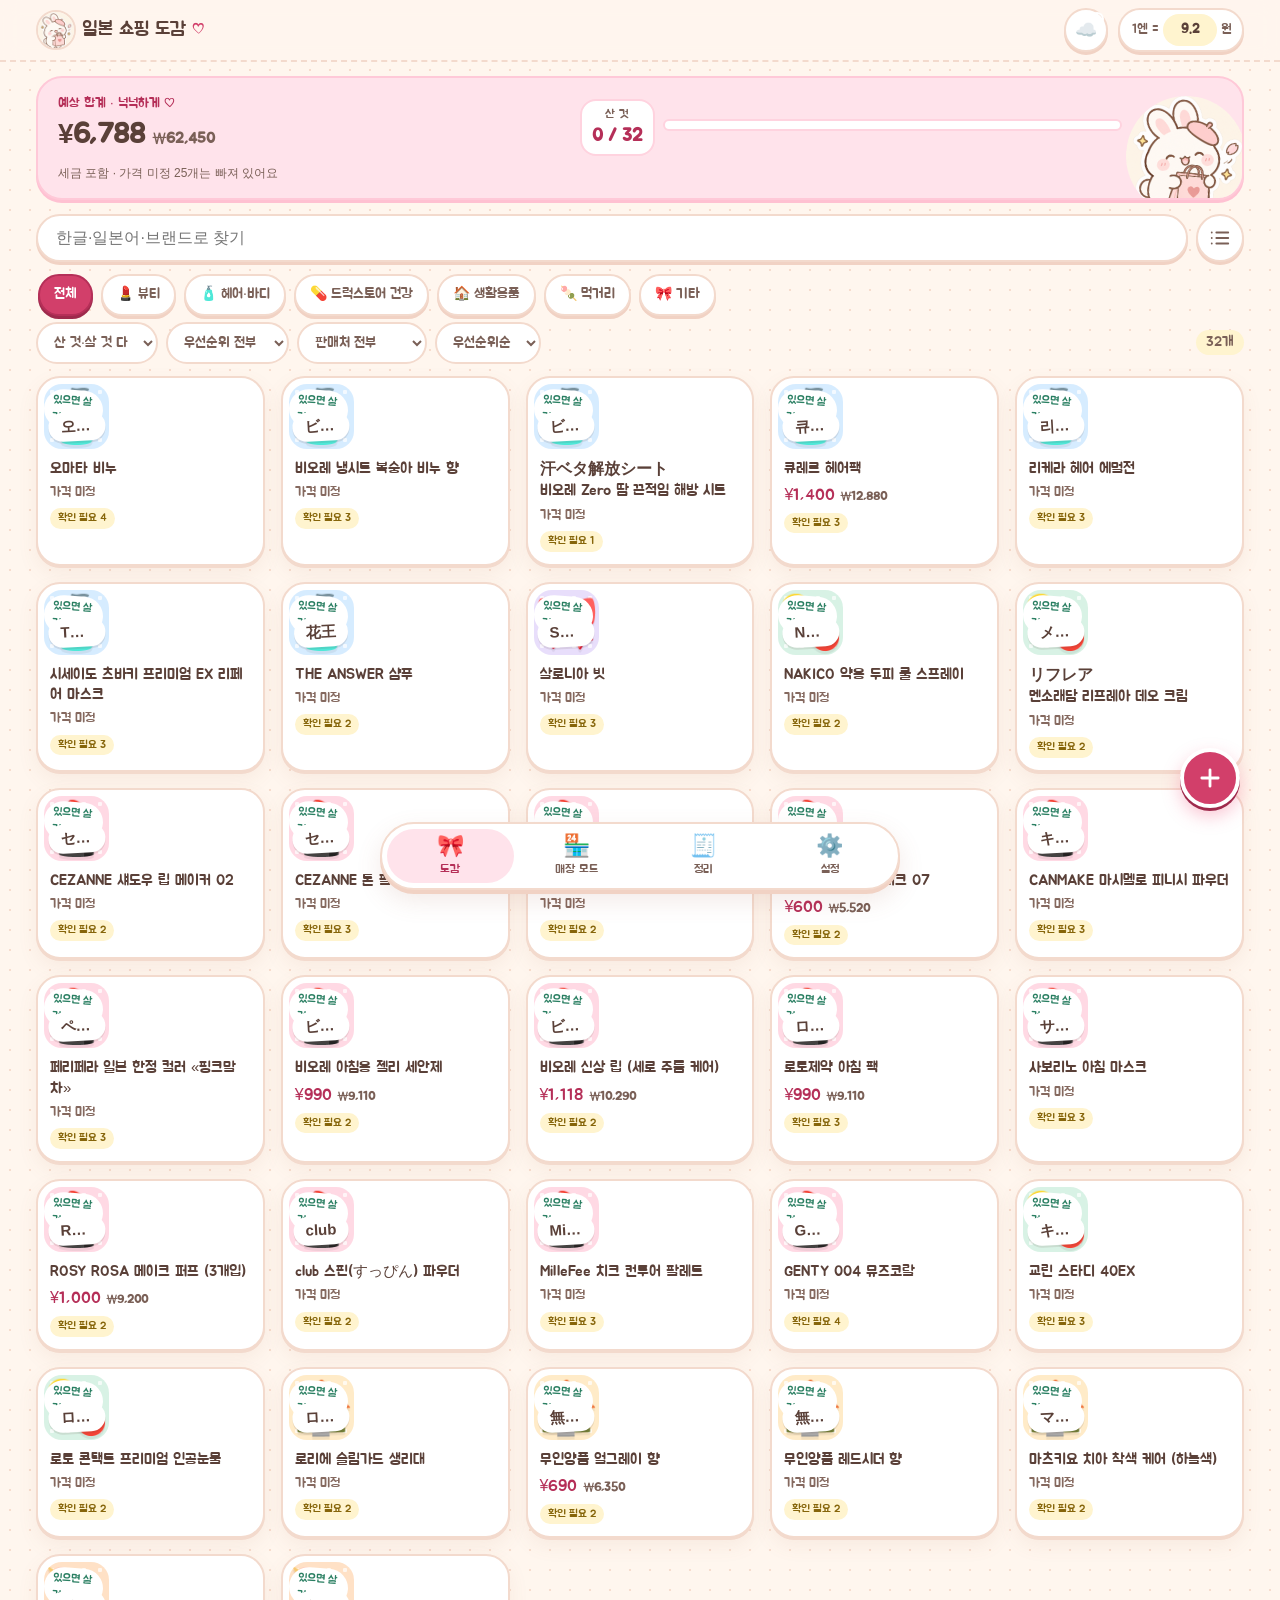
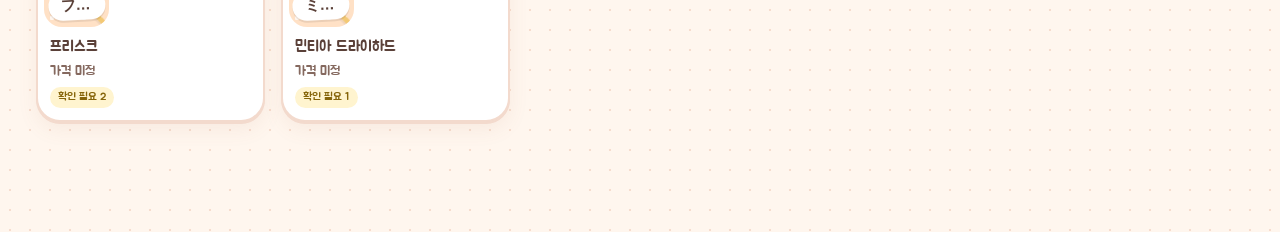
==== index.html @ 1e0fd486 "일본 쇼핑 도감 첫 버전: 사진 도감·매장 모드·오프라인 PWA·구글 시트 동기화 Co-Authored-By: Claude Opus 5.5 <noreply@anthropic.com" ====
<!doctype html>
<html lang="ko">
<head>
<meta charset="utf-8">
<meta name="viewport" content="width=device-width, initial-scale=1, viewport-fit=cover">
<meta name="theme-color" content="#FFF6EE">
<meta name="apple-mobile-web-app-capable" content="yes">
<meta name="apple-mobile-web-app-title" content="쇼핑도감">
<meta name="apple-mobile-web-app-status-bar-style" content="default">
<title>일본 쇼핑 도감</title>
<link rel="manifest" href="manifest.webmanifest">
<link rel="icon" href="icons/icon-192.png">
<link rel="apple-touch-icon" href="icons/icon-180.png">
<link rel="stylesheet" href="css/app.css">
</head>
<body>
<header class="top"><div class="top-in">
  <div class="logo"><img src="images/mascot-320.png" alt="">일본 쇼핑 도감<small>♡</small></div>
  <span class="net" id="net" hidden>오프라인</span>
  <button class="sync" id="syncBtn" data-state="" aria-label="구글 시트와 동기화">☁️</button>
  <label class="rate" title="최근 1년 평균 9.20원이 기본값">1엔 = <input id="rate" inputmode="decimal" aria-label="환율 1엔당 원">원</label>
</div></header>

<main class="wrap" id="main"></main>

<button class="fab" id="fab" aria-label="상품 추가"><svg viewBox="0 0 24 24" fill="none" stroke="currentColor" stroke-width="2.4" stroke-linecap="round"><path d="M12 5v14M5 12h14"/></svg></button>
<nav class="tabs"><div class="tabs-in">
  <button class="tab" data-tab="list"><span class="ti" aria-hidden="true">🎀</span>도감</button>
  <button class="tab" data-tab="store"><span class="ti" aria-hidden="true">🏪</span>매장 모드</button>
  <button class="tab" data-tab="report"><span class="ti" aria-hidden="true">🧾</span>정리</button>
  <button class="tab" data-tab="set"><span class="ti" aria-hidden="true">⚙️</span>설정</button>
</div></nav>

<div class="scrim" id="scrim"></div>
<section class="sheet" id="sheet" role="dialog" aria-modal="true" aria-label="상품 정보"></section>
<div class="show" id="show" role="dialog" aria-label="직원에게 보여 주기"></div>
<div class="zoom" id="zoom" role="dialog" aria-label="사진 크게 보기"></div>
<div class="toast" id="toast" role="status" aria-live="polite"><span id="toastMsg"></span><button id="toastUndo">되돌리기</button></div>

<script type="module" src="js/app.js"></script>
</body>
</html>
---- css/app.css ----
@font-face{font-family:"Jua";src:url("../fonts/Jua-Regular.ttf") format("truetype");font-display:swap}
:root{
  --paper:#FFF6EE; --dot:#F7DCCD; --card:#FFFFFF; --ink:#5A4038; --sub:#7A6057; --faint:#85695F; --line:#F3DACD;
  --pink:#D23F6A; --pink-deep:#B52F58; --pink-soft:#FFE3EB; --mint:#2A7F62; --mint-soft:#DDF4EA; --butter:#FFE08A; --butter-soft:#FFF4CF; --lav:#CDB8F2;
  --pop:0 3px 0 #F1D2C4; --pop-pink:0 3px 0 #9E2A4C;
  --shadow:0 2px 0 #F3DACD,0 8px 20px rgba(160,100,80,.08);
  --r:24px;
  --cute:"Jua","Apple SD Gothic Neo","Malgun Gothic",sans-serif;
  --kr:"Apple SD Gothic Neo","Malgun Gothic","Noto Sans KR",-apple-system,sans-serif;
  --jp:"Hiragino Maru Gothic ProN","Hiragino Maru Gothic Pro","Hiragino Sans","Yu Gothic","Meiryo","Noto Sans JP",sans-serif;
  --c-뷰티:#FFD9E4; --c-헤어바디:#D6ECFF; --c-드럭스토어건강:#D8F2E5; --c-생활용품:#FFEBC8; --c-먹거리:#FFE1C6; --c-기타:#E8DEFB;
}
*{box-sizing:border-box;-webkit-tap-highlight-color:transparent}
html,body{margin:0;color:var(--ink);font-family:var(--kr);font-size:16px;line-height:1.5}
body{background:var(--paper) radial-gradient(var(--dot) 1.3px,transparent 1.5px) 0 0/20px 20px}
button,input,select{font:inherit;color:inherit}
button{cursor:pointer}
button:active{transform:translateY(2px)}
.jp{font-family:var(--jp)}
.wrap{max-width:1240px;margin:0 auto;padding:0 16px calc(110px + env(safe-area-inset-bottom))}

/* 머리 */
header.top{position:sticky;top:0;z-index:20;background:rgba(255,246,238,.9);backdrop-filter:blur(10px);border-bottom:2px dashed var(--line)}
.top-in{max-width:1240px;margin:0 auto;padding:8px 16px;display:flex;align-items:center;gap:10px}
.logo{display:flex;align-items:center;gap:6px;font-weight:900;font-size:19px;letter-spacing:-.02em;white-space:nowrap}
.logo img{width:40px;height:40px;border-radius:50%;object-fit:cover;background:#fff;border:2px solid var(--line)}
.logo small{color:var(--pink);font-size:15px}
.rate{margin-left:auto;display:flex;align-items:center;gap:4px;background:var(--card);border:2px solid var(--line);border-radius:999px;padding:3px 10px 3px 12px;font-size:13px;color:var(--sub);min-height:44px;box-shadow:var(--pop);font-weight:700}
.rate input{width:54px;border:0;background:var(--butter-soft);border-radius:999px;padding:6px 8px;text-align:center;font-weight:900;color:var(--ink)}

/* 요약 */
.summary{position:relative;margin:14px 0 6px;background:var(--pink-soft);border:2px solid #FFC9D8;border-radius:26px;padding:14px 16px 12px;display:grid;gap:8px;box-shadow:0 3px 0 #FFC1D2;overflow:hidden}
.summary .mascot{position:absolute;right:-4px;top:-4px;width:74px;height:74px;object-fit:cover;border-radius:50%;opacity:.95;transform:rotate(8deg)}
.sum-top{display:flex;align-items:flex-end;justify-content:space-between;gap:10px;padding-right:58px}
.sum-label{font-size:13px;color:var(--pink-deep);font-weight:800}
.sum-big{display:flex;align-items:baseline;gap:8px;flex-wrap:wrap}
.sum-big .yen{font-size:28px;font-weight:900;letter-spacing:-.02em;color:var(--ink)}
.sum-big .won{font-size:15px;color:var(--sub);font-weight:700}
.sum-done{font-size:12px;color:var(--sub);font-weight:700;white-space:nowrap;background:#fff;border-radius:16px;padding:4px 10px;text-align:center;border:2px solid #FFD3DF}
.sum-done b{display:block;font-size:18px;color:var(--pink-deep)}
.bar{height:12px;background:#fff;border-radius:99px;overflow:hidden;border:2px solid #FFD3DF}
.bar i{display:block;height:100%;border-radius:99px;transition:width .4s;background:repeating-linear-gradient(-45deg,var(--pink) 0 8px,#FF9DB8 8px 16px)}
.note{font-size:12px;color:var(--sub)}

/* 검색·필터 */
.tools{padding:8px 0 4px}
.search{display:flex;gap:8px}
.search input{flex:1;min-height:48px;border:2px solid var(--line);background:var(--card);border-radius:999px;padding:0 18px;font-size:16px;box-shadow:var(--pop)}
.search input:focus{outline:none;border-color:var(--pink)}
.iconbtn{min-width:48px;min-height:48px;border:2px solid var(--line);background:var(--card);border-radius:50%;display:grid;place-items:center;box-shadow:var(--pop);color:var(--sub)}
.chips{display:flex;gap:8px;overflow-x:auto;padding:12px 2px 6px;scrollbar-width:none}
.chips::-webkit-scrollbar{display:none}
.chip{flex:none;min-height:42px;padding:0 14px;border-radius:999px;border:2px solid var(--line);background:var(--card);font-size:14px;font-weight:700;white-space:nowrap;box-shadow:var(--pop);color:var(--sub)}
.chip[aria-pressed=true]{background:var(--pink);color:#fff;border-color:var(--pink-deep);box-shadow:var(--pop-pink)}
.subtools{display:flex;gap:8px;align-items:center;flex-wrap:wrap;font-size:14px;color:var(--sub);font-weight:700}
.subtools select{min-height:42px;border:2px solid var(--line);border-radius:999px;background:var(--card);padding:0 12px;font-weight:700;color:var(--sub)}
.toggle{display:flex;align-items:center;gap:6px;min-height:42px;padding:0 14px;border:2px solid var(--line);border-radius:999px;background:var(--card)}
.toggle input{accent-color:var(--pink);width:18px;height:18px}
.count{margin-left:auto;background:var(--butter-soft);border-radius:999px;padding:2px 10px}

/* 격자 */
.grid{display:grid;grid-template-columns:repeat(2,1fr);gap:14px;margin-top:8px}
.card{background:var(--card);border-radius:var(--r);box-shadow:var(--shadow);overflow:hidden;position:relative;border:2px solid var(--line);padding:6px;text-align:left;display:flex;flex-direction:column;transition:transform .15s}
.card:hover{transform:rotate(-.6deg) translateY(-2px)}
.ph{aspect-ratio:1/1;display:grid;place-items:center;position:relative;overflow:hidden;border-radius:18px;background-image:radial-gradient(rgba(255,255,255,.7) 2px,transparent 2.5px);background-size:16px 16px}
.ph .emo{font-size:clamp(34px,10vw,52px);line-height:1;filter:drop-shadow(0 3px 0 rgba(0,0,0,.06))}
.ph .brand{position:absolute;left:50%;bottom:12%;transform:translateX(-50%) rotate(-3deg);font-family:var(--jp);font-weight:800;font-size:clamp(12px,3.4vw,15px);color:var(--ink);background:#fff;border-radius:999px;padding:3px 12px;white-space:nowrap;max-width:88%;overflow:hidden;text-overflow:ellipsis;box-shadow:0 2px 0 rgba(90,64,56,.12)}
.ph .cat{display:none}
.ph .prio{position:absolute;right:6px;top:6px;border-radius:999px;font-size:11px;padding:3px 9px;font-weight:800;transform:rotate(4deg)}
.prio.must{background:var(--pink);color:#fff}.prio.maybe{background:#fff;color:var(--mint)}.prio.price{background:var(--butter);color:#6E5400}
.card .body{padding:10px 6px 6px;display:grid;gap:2px}
.card .jpname{font-family:var(--jp);font-weight:800;font-size:15px;line-height:1.3}
.card .krname{font-size:15px;font-weight:700;line-height:1.35;display:-webkit-box;-webkit-line-clamp:2;-webkit-box-orient:vertical;overflow:hidden}
.card .price{font-weight:900;font-size:16px;margin-top:2px;color:var(--pink-deep)}
.card .price small{font-weight:700;color:var(--sub);font-size:12px}
.card .price.none{color:var(--faint);font-weight:700;font-size:13px}
.card.bought .ph{background-color:#F1E9E5}
.card.bought .ph > :not(.done-stamp){filter:saturate(.2);opacity:.45}
.card.bought .body{opacity:.55}
.done-stamp{position:absolute;inset:0;display:grid;place-items:center;pointer-events:none}
.done-stamp span{border:3px dashed var(--pink-deep);color:var(--pink-deep);border-radius:50%;width:86px;height:86px;display:grid;place-items:center;font-family:var(--jp);font-weight:900;font-size:17px;line-height:1.1;text-align:center;transform:rotate(-12deg);background:rgba(255,255,255,.9);box-shadow:0 0 0 4px rgba(255,255,255,.9)}
.need{display:inline-block;font-size:11px;font-weight:800;color:#86650A;background:var(--butter-soft);border-radius:999px;padding:2px 8px;margin-top:4px;justify-self:start}

/* 목록 보기 */
.grid.list{grid-template-columns:1fr}
.grid.list .card{flex-direction:row;align-items:stretch;gap:6px}
.grid.list .ph{width:96px;flex:none}
.grid.list .ph .brand,.grid.list .ph .prio{display:none}
.grid.list .done-stamp span{width:58px;height:58px;font-size:12px}

/* 아래 탭 */
nav.tabs{position:fixed;left:12px;right:12px;bottom:calc(10px + env(safe-area-inset-bottom));z-index:30}
.tabs-in{max-width:520px;margin:0 auto;display:grid;grid-template-columns:repeat(4,1fr);background:#fff;border:2px solid var(--line);border-radius:999px;padding:5px;box-shadow:0 4px 0 #F1D2C4,0 10px 26px rgba(160,100,80,.14)}
.tab{border:0;background:none;min-height:54px;border-radius:999px;display:grid;place-items:center;font-size:12px;font-weight:700;color:var(--sub);padding:4px 0}
.tab .ti{font-size:22px;line-height:1}
.tab[aria-current=true]{background:var(--pink-soft);color:var(--pink-deep)}
.fab{position:fixed;right:max(18px,calc(50% - 600px));bottom:calc(92px + env(safe-area-inset-bottom));z-index:31;width:60px;height:60px;border-radius:50%;border:4px solid #fff;background:var(--pink);color:#fff;box-shadow:var(--pop-pink),0 8px 18px rgba(240,87,127,.35);display:grid;place-items:center}
.fab svg{width:28px;height:28px}

/* 시트 */
.scrim{position:fixed;inset:0;background:rgba(90,64,56,.35);z-index:40;opacity:0;pointer-events:none;transition:opacity .2s}
.scrim.on{opacity:1;pointer-events:auto}
.sheet{position:fixed;left:0;right:0;bottom:0;z-index:41;background:var(--paper);border-radius:28px 28px 0 0;max-height:92vh;overflow:auto;transform:translateY(105%);transition:transform .3s cubic-bezier(.2,.9,.25,1.05);padding-bottom:calc(20px + env(safe-area-inset-bottom));border-top:3px solid #fff}
.sheet.on{transform:none}
.grab{width:48px;height:6px;border-radius:9px;background:#F1CDBE;margin:8px auto 4px}
.sheet-close{position:absolute;right:12px;top:12px;width:44px;height:44px;border-radius:50%;border:2px solid var(--line);background:#fff;font-size:22px;z-index:2;color:var(--sub);box-shadow:var(--pop)}
.slider{display:flex;overflow-x:auto;scroll-snap-type:x mandatory;scrollbar-width:none;padding:6px 14px 0;gap:10px}
.slider::-webkit-scrollbar{display:none}
.slide{flex:none;width:100%;scroll-snap-align:center;aspect-ratio:4/3;display:grid;place-items:center;position:relative;border-radius:24px;background-image:radial-gradient(rgba(255,255,255,.7) 2.5px,transparent 3px);background-size:20px 20px}
.slide .lbl{position:absolute;left:12px;bottom:12px;background:#fff;color:var(--sub);font-size:12px;font-weight:700;border-radius:999px;padding:3px 10px}
.dots{display:flex;justify-content:center;gap:6px;padding:10px}
.dots i{width:8px;height:8px;border-radius:50%;background:#F1CDBE}.dots i.on{background:var(--pink);width:20px;border-radius:9px}
.d-body{padding:2px 16px 8px;display:grid;gap:14px}
.d-jp{background:var(--card);border-radius:var(--r);padding:16px;box-shadow:var(--shadow);border:2px solid var(--line)}
.d-jp .big{font-family:var(--jp);font-size:28px;font-weight:800;line-height:1.25}
.d-jp .big.empty{font-size:16px;color:var(--faint);font-weight:700}
.d-jp .brandjp{font-family:var(--jp);font-size:18px;color:var(--sub);font-weight:700}
.d-jp .kr{font-size:17px;margin-top:4px;font-weight:800}
.btn{min-height:50px;border-radius:999px;border:2px solid var(--line);background:var(--card);padding:0 18px;font-weight:800;display:inline-flex;align-items:center;justify-content:center;gap:6px;box-shadow:var(--pop)}
.btn.primary{background:var(--pink);border-color:var(--pink-deep);color:#fff;box-shadow:var(--pop-pink)}
.btn.dark{background:var(--mint);border-color:#236B53;color:#fff;box-shadow:0 3px 0 #1D5A46}
.btn.block{width:100%}
.prices{display:grid;grid-template-columns:1fr 1fr;gap:10px}
.pbox{background:var(--card);border-radius:20px;padding:12px 14px;border:2px solid var(--line)}
.pbox .k{font-size:12px;color:var(--sub);font-weight:700}.pbox .v{font-size:20px;font-weight:900}
.pbox:first-child{background:var(--pink-soft);border-color:#FFCCDA}
.pbox.gain{grid-column:1/-1;background:var(--mint-soft);border-color:#BFE8D7}
.pbox.gain .v{color:var(--mint)}
.sec h3{font-size:14px;color:var(--pink-deep);margin:0 0 6px;font-weight:900}
.sec h3::before{content:"♡ "}
.sec p{margin:0}
.tags{display:flex;gap:6px;flex-wrap:wrap}
.tag{background:var(--card);border:2px solid var(--line);border-radius:999px;padding:3px 12px;font-size:14px;font-weight:700}
.tag.warn{background:var(--butter-soft);border-color:#F5E1A0;color:#8A6A00}
.src{font-size:14px;color:var(--sub);word-break:break-all}
.src a{color:var(--ink)}
.sticky-act{position:sticky;bottom:0;background:linear-gradient(transparent,var(--paper) 35%);padding:16px 16px 0;display:flex;gap:8px}

/* 구매 입력 */
.form{padding:8px 16px;display:grid;gap:12px}
.form h2{margin:4px 50px 0 0;font-size:20px;font-weight:900}
.field{display:grid;gap:4px;font-size:14px;color:var(--sub);font-weight:700}
.field input,.field select{min-height:50px;border:2px solid var(--line);border-radius:18px;background:var(--card);padding:0 14px;font-size:17px;color:var(--ink);font-weight:700}
.row2{display:grid;grid-template-columns:1fr 1fr;gap:10px}
.stepper{display:flex;align-items:center;border:2px solid var(--line);border-radius:18px;background:var(--card);min-height:50px}
.stepper button{width:48px;height:48px;border:0;background:none;font-size:22px;color:var(--pink-deep);font-weight:900}
.stepper output{flex:1;text-align:center;font-size:18px;font-weight:900;color:var(--ink)}

/* 직원에게 보여주기 */
.show{position:fixed;inset:0;z-index:60;background:#fff;display:none;flex-direction:column;align-items:center;justify-content:center;padding:24px;text-align:center;gap:18px}
.show.on{display:flex}
.show .q{font-family:var(--jp);font-size:22px;color:var(--sub);background:var(--pink-soft);border-radius:999px;padding:6px 18px}
.show .name{font-family:var(--jp);font-size:clamp(34px,9vw,64px);font-weight:900;line-height:1.2;color:#2E2420}
.show .brand{font-family:var(--jp);font-size:24px}
.show .hint{font-size:14px;color:var(--faint)}

/* 토스트 */
.toast{position:fixed;left:50%;bottom:calc(170px + env(safe-area-inset-bottom));transform:translate(-50%,20px);background:var(--ink);color:#fff;border-radius:999px;padding:6px 6px 6px 18px;display:flex;align-items:center;gap:12px;z-index:70;opacity:0;pointer-events:none;transition:.2s;font-size:15px;font-weight:700;max-width:calc(100% - 32px);width:max-content}
.toast.on{opacity:1;transform:translate(-50%,0);pointer-events:auto}
.toast span{overflow:hidden;text-overflow:ellipsis;white-space:nowrap}
.toast button{flex:none;white-space:nowrap;min-height:40px;border:0;border-radius:999px;background:var(--pink);color:#fff;padding:0 14px;font-weight:800}

/* 매장 모드 */
.store-head{margin:14px 0 4px;display:flex;align-items:center;gap:10px}
.store-head img{width:56px;height:56px;border-radius:50%;object-fit:cover;border:2px solid var(--line);background:#fff}
.store-head h2{margin:0;font-size:22px;font-weight:900}
.store-head p{margin:0;color:var(--sub);font-size:14px}
.big-list{display:grid;gap:14px;margin-top:10px}
.bigcard{display:grid;grid-template-columns:128px 1fr;background:var(--card);border-radius:var(--r);box-shadow:var(--shadow);border:2px solid var(--line);overflow:hidden;min-height:132px;padding:6px;gap:4px}
.bigcard .ph{aspect-ratio:auto}
.bigcard .ph .brand{font-size:13px}
.bigcard .ph .prio{display:none}
.bigcard .info{padding:6px 8px;display:flex;flex-direction:column;gap:2px}
.bigcard .jpname{font-family:var(--jp);font-size:20px;font-weight:800;line-height:1.25}
.bigcard .act{margin-top:auto;display:flex;gap:8px;align-items:center;justify-content:space-between}
.bigcard .act > span{white-space:nowrap;font-size:15px;font-weight:900;color:var(--pink-deep)}
.check{min-height:48px;min-width:112px;border-radius:999px;border:2px solid var(--pink-deep);background:#fff;color:var(--pink-deep);font-weight:900;box-shadow:var(--pop-pink)}
.bigcard.bought{opacity:.6}
.bigcard.bought .check{background:var(--pink);color:#fff}
.empty-msg{padding:40px 16px;text-align:center;color:var(--sub);font-weight:700}

/* 정리 */
.report{display:grid;gap:14px;margin-top:14px}
.rcard{background:var(--card);border-radius:var(--r);box-shadow:var(--shadow);border:2px solid var(--line);padding:16px}
.rcard h3{margin:0 0 8px;font-size:16px;font-weight:900}
.rline{display:flex;justify-content:space-between;padding:8px 0;border-top:2px dotted var(--line);font-size:15px;gap:10px}
.rline:first-of-type{border-top:0}

/* 본 앱에서 더한 것 */
[hidden]{display:none!important}
.sub{color:var(--sub);font-size:14px}
.hint-line{margin:0;font-size:13px;color:var(--sub)}
.good{color:var(--mint)}
.net{background:var(--butter);color:#6E5400;border-radius:999px;padding:4px 10px;font-size:13px;margin-left:auto;white-space:nowrap}
.sync{min-width:44px;min-height:44px;border-radius:50%;border:2px solid var(--line);background:#fff;font-size:18px;box-shadow:var(--pop);position:relative;margin-left:auto}
.net:not([hidden]) + .sync{margin-left:0}
.sync + .rate{margin-left:0}
.sync::after{content:"";position:absolute;right:2px;top:2px;width:10px;height:10px;border-radius:50%;border:2px solid #fff;background:transparent}
.sync[data-state=ok]::after{background:var(--mint)}
.sync[data-state=busy]::after{background:var(--butter);animation:blink 1s infinite}
.sync[data-state=err]::after{background:var(--pink)}
.sync[data-state=off]::after{background:var(--faint)}
@keyframes blink{50%{opacity:.3}}
@media (max-width:420px){ .logo{font-size:17px} .logo small{display:none} .rate{padding:3px 8px} .rate input{width:46px} }

/* 사진이 있는 카드 */
.ph.has-img{background-image:none}
.ph img{position:absolute;inset:0;width:100%;height:100%;object-fit:cover}
.ph-btn{border:0;padding:0;background:none;display:block;width:100%;height:100%}
.bigcard .ph-btn .ph{height:100%;min-height:118px}
.krname-big{font-size:17px;line-height:1.3}
.brand-line{color:var(--sub);font-size:14px}
.empty-msg img{display:block;margin:0 auto 8px;border-radius:50%}
.empty-msg{grid-column:1/-1}

/* 상세 */
.slide.img{border:0;padding:0;background:#fff;overflow:hidden}
.slide.img img{width:100%;height:100%;object-fit:contain}
.slide-emo{display:grid;place-items:center;gap:10px}
.slide-emo > span:first-child{font-size:64px;line-height:1}
.slide-brand{font-size:18px;font-weight:800;background:#fff;border-radius:999px;padding:4px 16px;transform:rotate(-3deg)}
.d-jp .reading{color:var(--sub)}
.d-jp .sub{margin-top:2px}
ul.plain{margin:6px 0 0;padding-left:18px}
.warn-line{margin-top:6px!important;color:#8A4B00;background:var(--butter-soft);border-radius:12px;padding:6px 10px}
.store-rows{display:grid;gap:6px}
.store-row{background:#fff;border:2px solid var(--line);border-radius:16px;padding:8px 12px;display:flex;flex-wrap:wrap;align-items:baseline;gap:6px}
.store-row .sp{margin-left:auto;font-family:var(--cute);color:var(--pink-deep)}
.store-row > .sub{flex-basis:100%}
.mix{display:flex;gap:10px;align-items:center;background:#fff;border:2px solid var(--line);border-radius:16px;padding:8px;margin-bottom:6px}
.mix img{width:72px;height:72px;object-fit:cover;border-radius:12px}
.mix p{margin:0}
.sticky-act .btn:first-child{flex:none;min-width:84px}
.show-img{max-width:min(70vw,320px);max-height:32vh;object-fit:contain;border-radius:20px;border:3px solid var(--line)}

/* 사진 크게 보기 */
.zoom{position:fixed;inset:0;z-index:65;background:rgba(40,28,24,.94);display:none;overflow:auto}
.zoom.on{display:block}
.zoom img{display:block;max-width:100%;max-height:calc(100vh - 80px);margin:16px auto 0;object-fit:contain;cursor:zoom-in}
.zoom.zoomed img{max-width:none;max-height:none;width:220%;cursor:zoom-out}
.zoom-bar{position:fixed;left:0;right:0;bottom:calc(14px + env(safe-area-inset-bottom));display:flex;justify-content:center;align-items:center;gap:10px;color:#fff;font-size:14px}
.zoom-bar button{min-width:48px;min-height:48px;border-radius:50%;border:0;background:rgba(255,255,255,.18);color:#fff;font-size:24px}

/* 추가·수정 */
.sheet.tall{max-height:96vh}
.field input,.field select,.field textarea,.row2 > input{min-height:50px;border:2px solid var(--line);border-radius:18px;background:var(--card);padding:0 14px;font-size:16px;color:var(--ink);font-weight:700;width:100%}
.field textarea{padding:10px 14px;font-weight:500;resize:vertical}
.field small{font-weight:500;color:var(--sub)}
.field input:focus,.field select:focus,.field textarea:focus,.row2 > input:focus{outline:none;border-color:var(--pink)}
.btn.file{cursor:pointer}
.btn.small{min-height:44px;font-size:14px;justify-self:start}
.btn.danger{color:var(--pink-deep);border-color:#FFC9D8;flex:none}
.chips.wrap{flex-wrap:wrap;overflow:visible;padding-top:2px}
.pics{display:grid;grid-template-columns:repeat(auto-fill,minmax(104px,1fr));gap:8px}
.pic{background:#fff;border:2px solid var(--line);border-radius:16px;padding:4px;display:grid;gap:4px}
.pic:first-child{border-color:var(--pink)}
.pic img{width:100%;aspect-ratio:1/1;object-fit:cover;border-radius:12px}
.pic select{min-height:36px;border:1px solid var(--line);border-radius:10px;font-size:13px;background:#fff}
.pic-act{display:flex;justify-content:space-between}
.pic-act button{min-width:32px;min-height:36px;border:0;background:var(--paper);border-radius:10px;font-size:16px}
.pic-act button:disabled{opacity:.3}
.store-edit{display:grid;grid-template-columns:1fr 1fr;gap:6px;background:#fff;border:2px solid var(--line);border-radius:16px;padding:8px;margin-top:8px}
.store-edit b{grid-column:1/-1;font-family:var(--cute);font-weight:400;color:var(--pink-deep)}
.store-edit input{min-height:44px;border:2px solid var(--line);border-radius:12px;padding:0 10px;font-size:15px;width:100%}
.store-edit input:last-child{grid-column:1/-1}
.mini-row{display:flex;gap:6px;margin-bottom:6px}
.mini-row input,.mini-row select{flex:1;min-width:0;min-height:44px;border:2px solid var(--line);border-radius:12px;padding:0 10px;font-size:15px;background:#fff}
.mini-row button{flex:none;width:44px;min-height:44px;border:2px solid var(--line);border-radius:12px;background:#fff;color:var(--sub)}
details.more{background:#fff;border:2px dashed var(--line);border-radius:20px;padding:4px 12px}
details.more summary{min-height:48px;display:flex;align-items:center;font-weight:800;color:var(--pink-deep);cursor:pointer}
details.more[open]{display:grid;gap:12px;padding-bottom:12px}
.edit-act{position:sticky;bottom:0;display:flex;gap:8px;padding:12px 0 4px;background:linear-gradient(transparent,var(--paper) 30%)}

/* 정리·설정 */
.rline.link{width:100%;border:0;border-top:2px dotted var(--line);background:none;text-align:left;font:inherit;color:inherit;min-height:44px;cursor:pointer}
.rcard .rline.link:first-of-type{border-top:0}
.tag .x{border:0;background:none;color:var(--sub);font-size:16px;min-width:28px;min-height:28px;cursor:pointer}
.rcard .field{margin-bottom:8px}
.rcard .row2 > input{font-weight:500}

/* 둥근 글꼴: 제목·숫자·버튼에만 (긴 글은 시스템 글꼴) */
.logo,.sum-label,.sum-big,.sum-done,.chip,.toggle,.subtools select,.count,.tab,.btn,.check,.card .krname,.card .price,.need,.prio,.store-head h2,.d-jp .kr,.pbox .v,.sec h3,.form h2,.rcard h3,.toast,.rate,.krname-big,.net,.bigcard .act > span{font-family:var(--cute);font-weight:400!important;letter-spacing:0}

/* 폭 */
@media (min-width:600px){ .grid{grid-template-columns:repeat(3,1fr)} }
@media (min-width:768px){
  .grid{gap:16px}
  .card .jpname{font-size:16px}
  .summary{grid-template-columns:1.3fr 1fr;align-items:center;padding:16px 120px 16px 20px}
  .summary .mascot{width:120px;height:120px;right:-4px;top:auto;bottom:-18px}
  .sum-top,.bar,.note{padding-right:0;margin-right:0}
  .sheet{left:50%;right:auto;width:600px;bottom:auto;top:50%;border-radius:28px;transform:translate(-50%,-46%) scale(.97);opacity:0;pointer-events:none;transition:.22s;max-height:88vh;border:3px solid #fff}
  .sheet.on{transform:translate(-50%,-50%);opacity:1;pointer-events:auto}
  .grab{display:none}
  .slide{aspect-ratio:auto;height:min(280px,32vh)}
  .big-list{grid-template-columns:1fr 1fr}
  .report{grid-template-columns:1fr 1fr}
}
@media (min-width:1024px){ .grid{grid-template-columns:repeat(4,1fr)} .big-list{grid-template-columns:repeat(3,1fr)} .bigcard{grid-template-columns:1fr;grid-template-rows:190px auto} .report{grid-template-columns:1fr 1fr 1fr} }
@media (min-width:1240px){ .grid{grid-template-columns:repeat(5,1fr)} }
@media (prefers-reduced-motion:reduce){*{transition:none!important}}
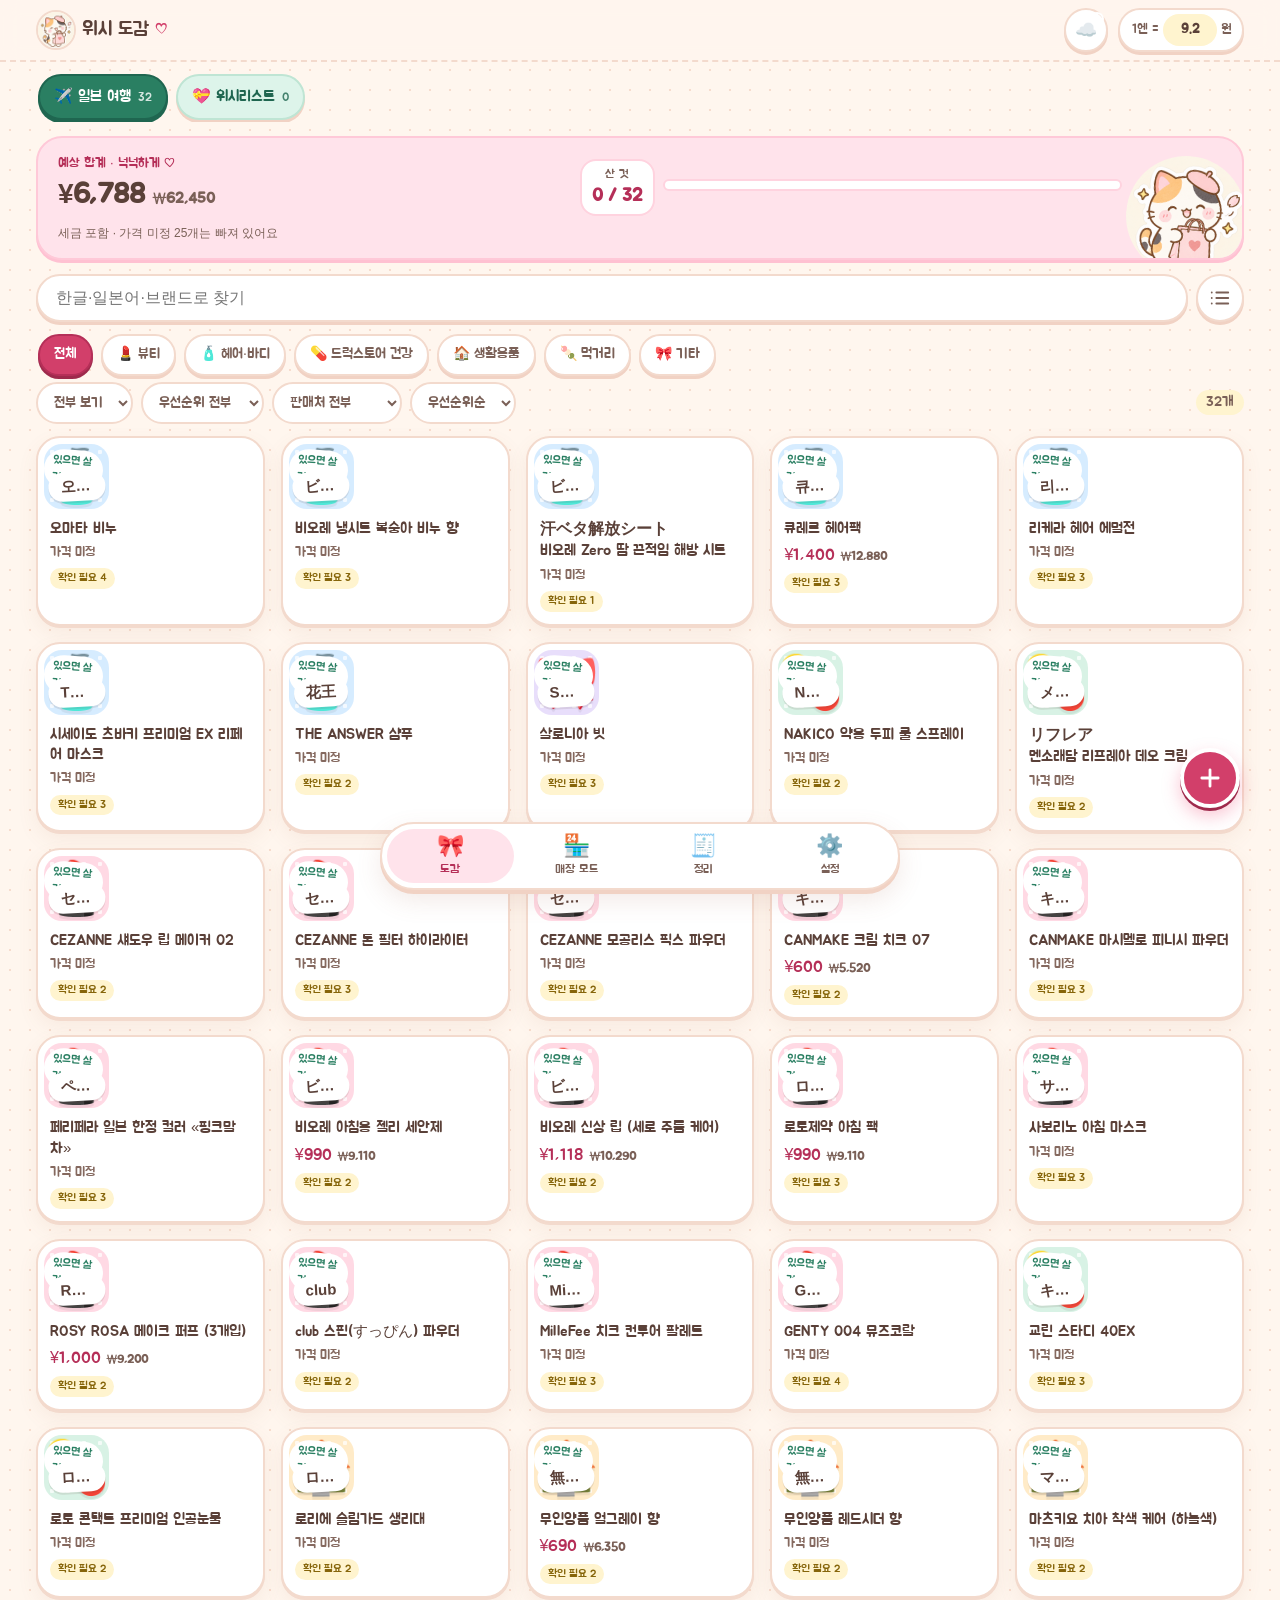
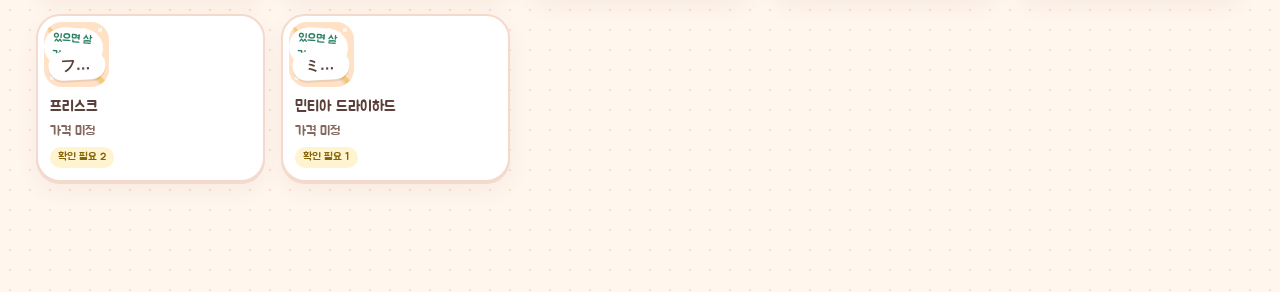
==== commit 7ed2f719: "위시 도감으로 넓힘: 목록(일본 여행·위시리스트)·원화 가격·구매 링크 - 목록마다 통화(엔/원)와 예산. 원화 목록은 가격·어디서·링크만, 여행 칸·매장 모드 숨김 - 목록은 기" ====
--- a/index.html
+++ b/index.html
@@ -5,9 +5,9 @@
 <meta name="viewport" content="width=device-width, initial-scale=1, viewport-fit=cover">
 <meta name="theme-color" content="#FFF6EE">
 <meta name="apple-mobile-web-app-capable" content="yes">
-<meta name="apple-mobile-web-app-title" content="쇼핑도감">
+<meta name="apple-mobile-web-app-title" content="위시도감">
 <meta name="apple-mobile-web-app-status-bar-style" content="default">
-<title>일본 쇼핑 도감</title>
+<title>위시 도감</title>
 <link rel="manifest" href="manifest.webmanifest">
 <link rel="icon" href="icons/icon-192.png">
 <link rel="apple-touch-icon" href="icons/icon-180.png">
@@ -15,7 +15,7 @@
 </head>
 <body>
 <header class="top"><div class="top-in">
-  <div class="logo"><img src="images/mascot-320.png" alt="">일본 쇼핑 도감<small>♡</small></div>
+  <div class="logo"><img src="images/mascot-320.png" alt="">위시 도감<small>♡</small></div>
   <span class="net" id="net" hidden>오프라인</span>
   <button class="sync" id="syncBtn" data-state="" aria-label="구글 시트와 동기화">☁️</button>
   <label class="rate" title="최근 1년 평균 9.20원이 기본값">1엔 = <input id="rate" inputmode="decimal" aria-label="환율 1엔당 원">원</label>
--- a/css/app.css
+++ b/css/app.css
@@ -9,6 +9,7 @@
   --kr:"Apple SD Gothic Neo","Malgun Gothic","Noto Sans KR",-apple-system,sans-serif;
   --jp:"Hiragino Maru Gothic ProN","Hiragino Maru Gothic Pro","Hiragino Sans","Yu Gothic","Meiryo","Noto Sans JP",sans-serif;
   --c-뷰티:#FFD9E4; --c-헤어바디:#D6ECFF; --c-드럭스토어건강:#D8F2E5; --c-생활용품:#FFEBC8; --c-먹거리:#FFE1C6; --c-기타:#E8DEFB;
+  --c-패션잡화:#FCE0F0; --c-디지털:#DCE6FF; --c-책문구:#E6F4D2; --c-취미:#FFE6D6;
 }
 *{box-sizing:border-box;-webkit-tap-highlight-color:transparent}
 html,body{margin:0;color:var(--ink);font-family:var(--kr);font-size:16px;line-height:1.5}
@@ -203,6 +204,19 @@
 @keyframes blink{50%{opacity:.3}}
 @media (max-width:420px){ .logo{font-size:17px} .logo small{display:none} .rate{padding:3px 8px} .rate input{width:46px} }
 
+/* 목록(일본 여행·위시리스트…) */
+.listbar{padding:12px 2px 2px}
+.listbar .chip{min-height:46px;font-size:15px;background:var(--mint-soft);border-color:#BFE5D4;color:#1F6650}
+.listbar .chip small{font-size:12px;opacity:.8;margin-left:2px}
+.listbar .chip[aria-pressed=true]{background:var(--mint);color:#fff;border-color:#1F6650;box-shadow:0 3px 0 #1F6650}
+.tabs-in.three{grid-template-columns:repeat(3,1fr)}
+.list-rows{display:grid;gap:8px}
+.list-row{display:grid;grid-template-columns:minmax(0,1.4fr) minmax(0,1.1fr) minmax(0,1fr) 44px;gap:6px;align-items:center}
+.list-row input,.list-row select{min-height:44px;width:100%;border:2px solid var(--line);border-radius:14px;background:var(--card);padding:0 10px;font-size:15px}
+.list-row .btn{min-height:44px;width:44px;padding:0;font-size:18px}
+.list-row .btn:disabled{opacity:.35}
+@media (max-width:420px){ .list-row{grid-template-columns:minmax(0,1fr) minmax(0,1fr) 44px;padding-bottom:8px;border-bottom:2px dotted var(--line)} .list-row .btn{grid-row:1;grid-column:3} .list-row [data-lb]{grid-column:1 / 4} }
+
 /* 사진이 있는 카드 */
 .ph.has-img{background-image:none}
 .ph img{position:absolute;inset:0;width:100%;height:100%;object-fit:cover}
@@ -298,4 +312,11 @@
 }
 @media (min-width:1024px){ .grid{grid-template-columns:repeat(4,1fr)} .big-list{grid-template-columns:repeat(3,1fr)} .bigcard{grid-template-columns:1fr;grid-template-rows:190px auto} .report{grid-template-columns:1fr 1fr 1fr} }
 @media (min-width:1240px){ .grid{grid-template-columns:repeat(5,1fr)} }
-@media (prefers-reduced-motion:reduce){*{transition:none!important}}
+/* 쇼핑 많이 하면 고양이가 비틀(80%)·눈 돌아감(100%) */
+.mascot.wobble,.logo img.wobble,.store-head img.wobble{animation:wob 1.4s ease-in-out infinite}
+.mascot.dizzy,.logo img.dizzy,.store-head img.dizzy{animation:dizzy 1.8s ease-in-out infinite}
+@keyframes wob{0%,100%{transform:rotate(-6deg)}50%{transform:rotate(6deg)}}
+@keyframes dizzy{0%,100%{transform:rotate(0) scale(1)}25%{transform:rotate(-14deg) scale(1.06)}75%{transform:rotate(14deg) scale(1.06)}}
+.mood{position:relative;margin-top:8px;padding:6px 10px;border-radius:12px;background:#FFF1CC;color:#6B4A00;font-family:var(--cute);font-size:15px}
+.mood.dizzy{background:#FFE0EA;color:var(--pink-deep)}
+@media (prefers-reduced-motion:reduce){*{transition:none!important;animation:none!important}}
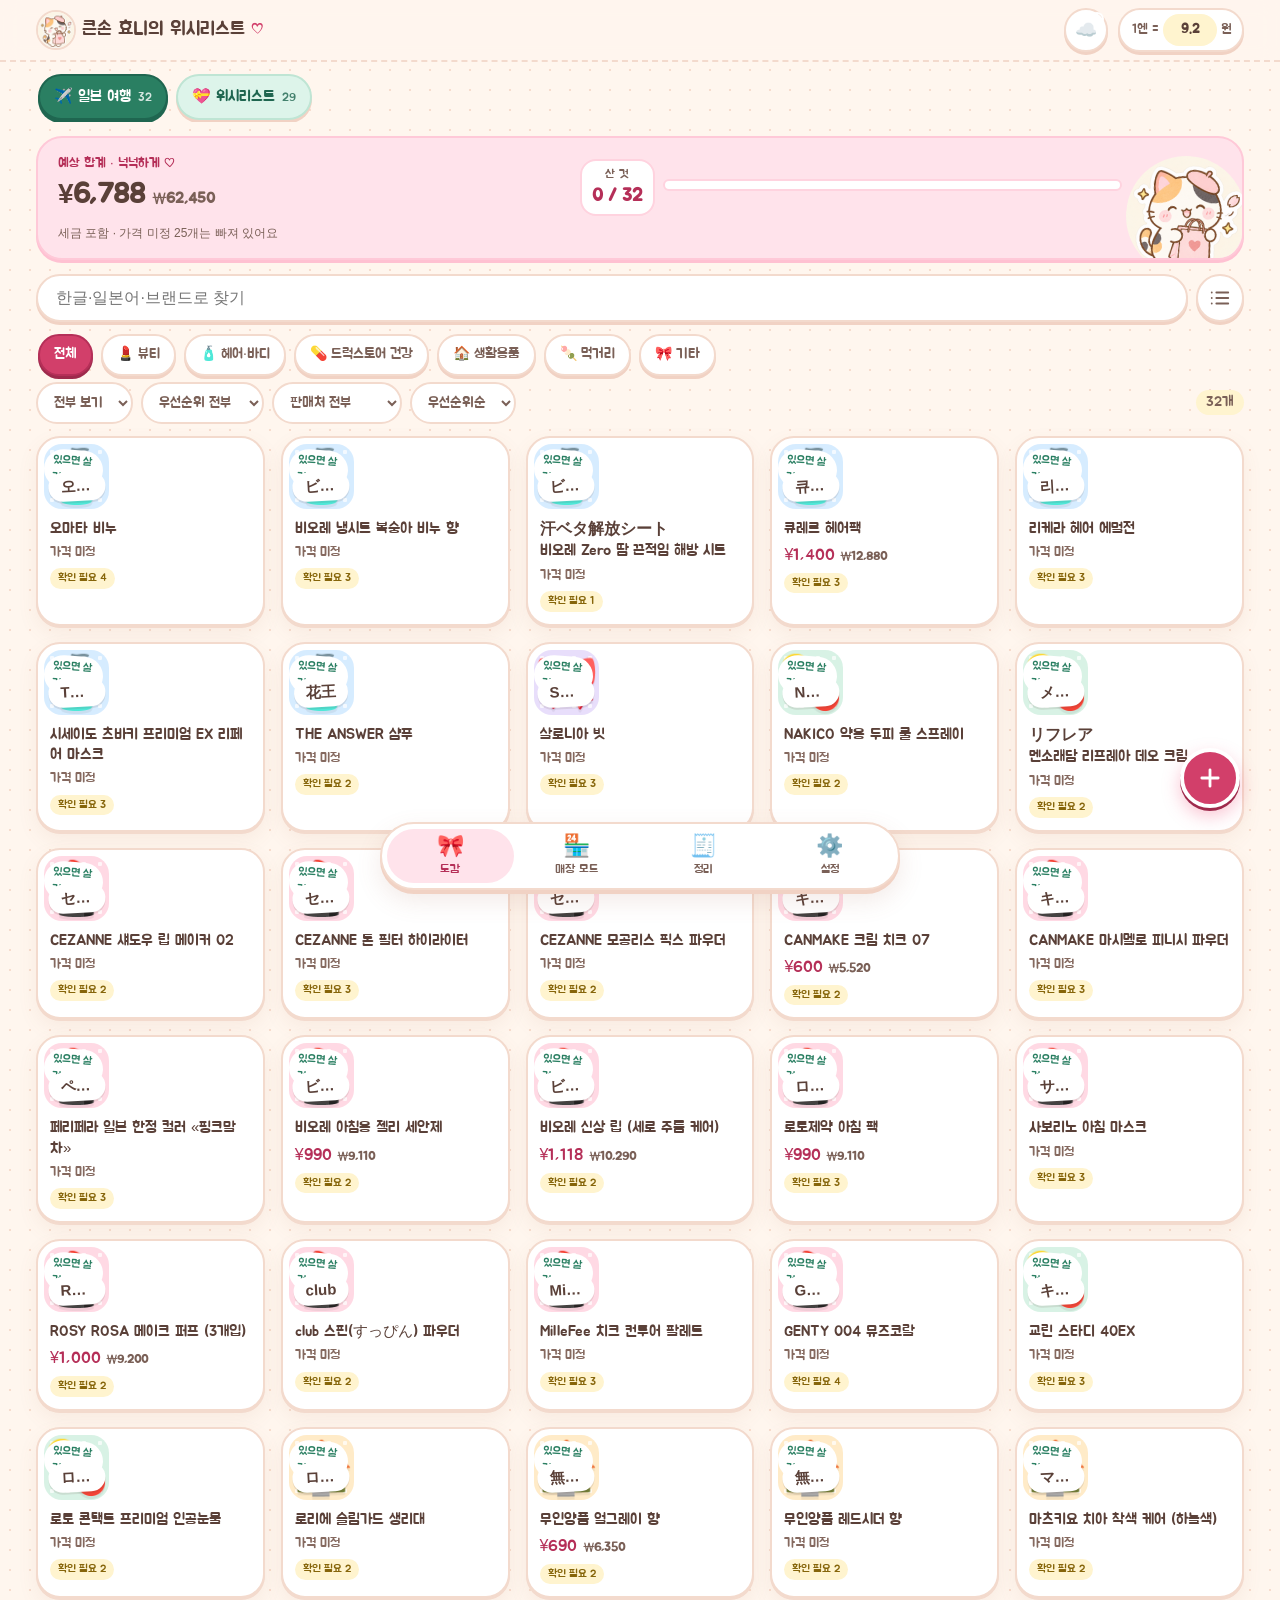
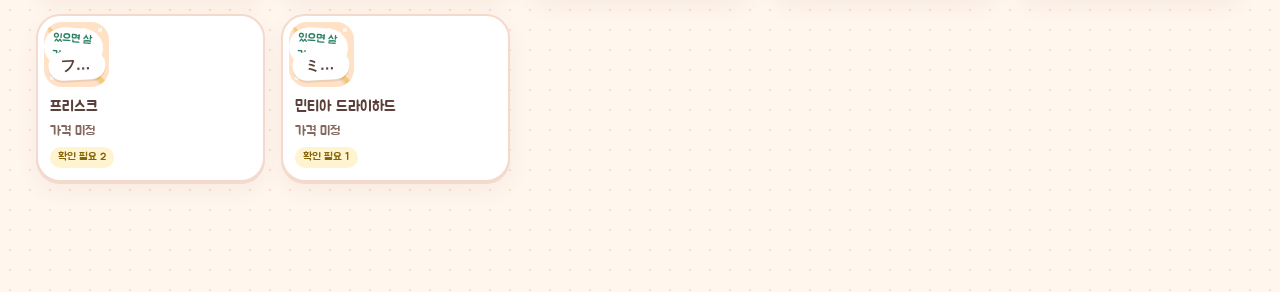
==== commit 601d80d8: "제목을 «큰손 효니의 위시리스트»로, X 북마크 국내 상품 29개 추가 (SW v9) Co-Authored-By: Claude Opus 5.5 <noreply@anthropic.c" ====
--- a/index.html
+++ b/index.html
@@ -5,9 +5,9 @@
 <meta name="viewport" content="width=device-width, initial-scale=1, viewport-fit=cover">
 <meta name="theme-color" content="#FFF6EE">
 <meta name="apple-mobile-web-app-capable" content="yes">
-<meta name="apple-mobile-web-app-title" content="위시도감">
+<meta name="apple-mobile-web-app-title" content="큰손 효니">
 <meta name="apple-mobile-web-app-status-bar-style" content="default">
-<title>위시 도감</title>
+<title>큰손 효니의 위시리스트</title>
 <link rel="manifest" href="manifest.webmanifest">
 <link rel="icon" href="icons/icon-192.png">
 <link rel="apple-touch-icon" href="icons/icon-180.png">
@@ -15,7 +15,7 @@
 </head>
 <body>
 <header class="top"><div class="top-in">
-  <div class="logo"><img src="images/mascot-320.png" alt="">위시 도감<small>♡</small></div>
+  <div class="logo"><img src="images/mascot-320.png" alt="">큰손 효니의 위시리스트<small>♡</small></div>
   <span class="net" id="net" hidden>오프라인</span>
   <button class="sync" id="syncBtn" data-state="" aria-label="구글 시트와 동기화">☁️</button>
   <label class="rate" title="최근 1년 평균 9.20원이 기본값">1엔 = <input id="rate" inputmode="decimal" aria-label="환율 1엔당 원">원</label>
